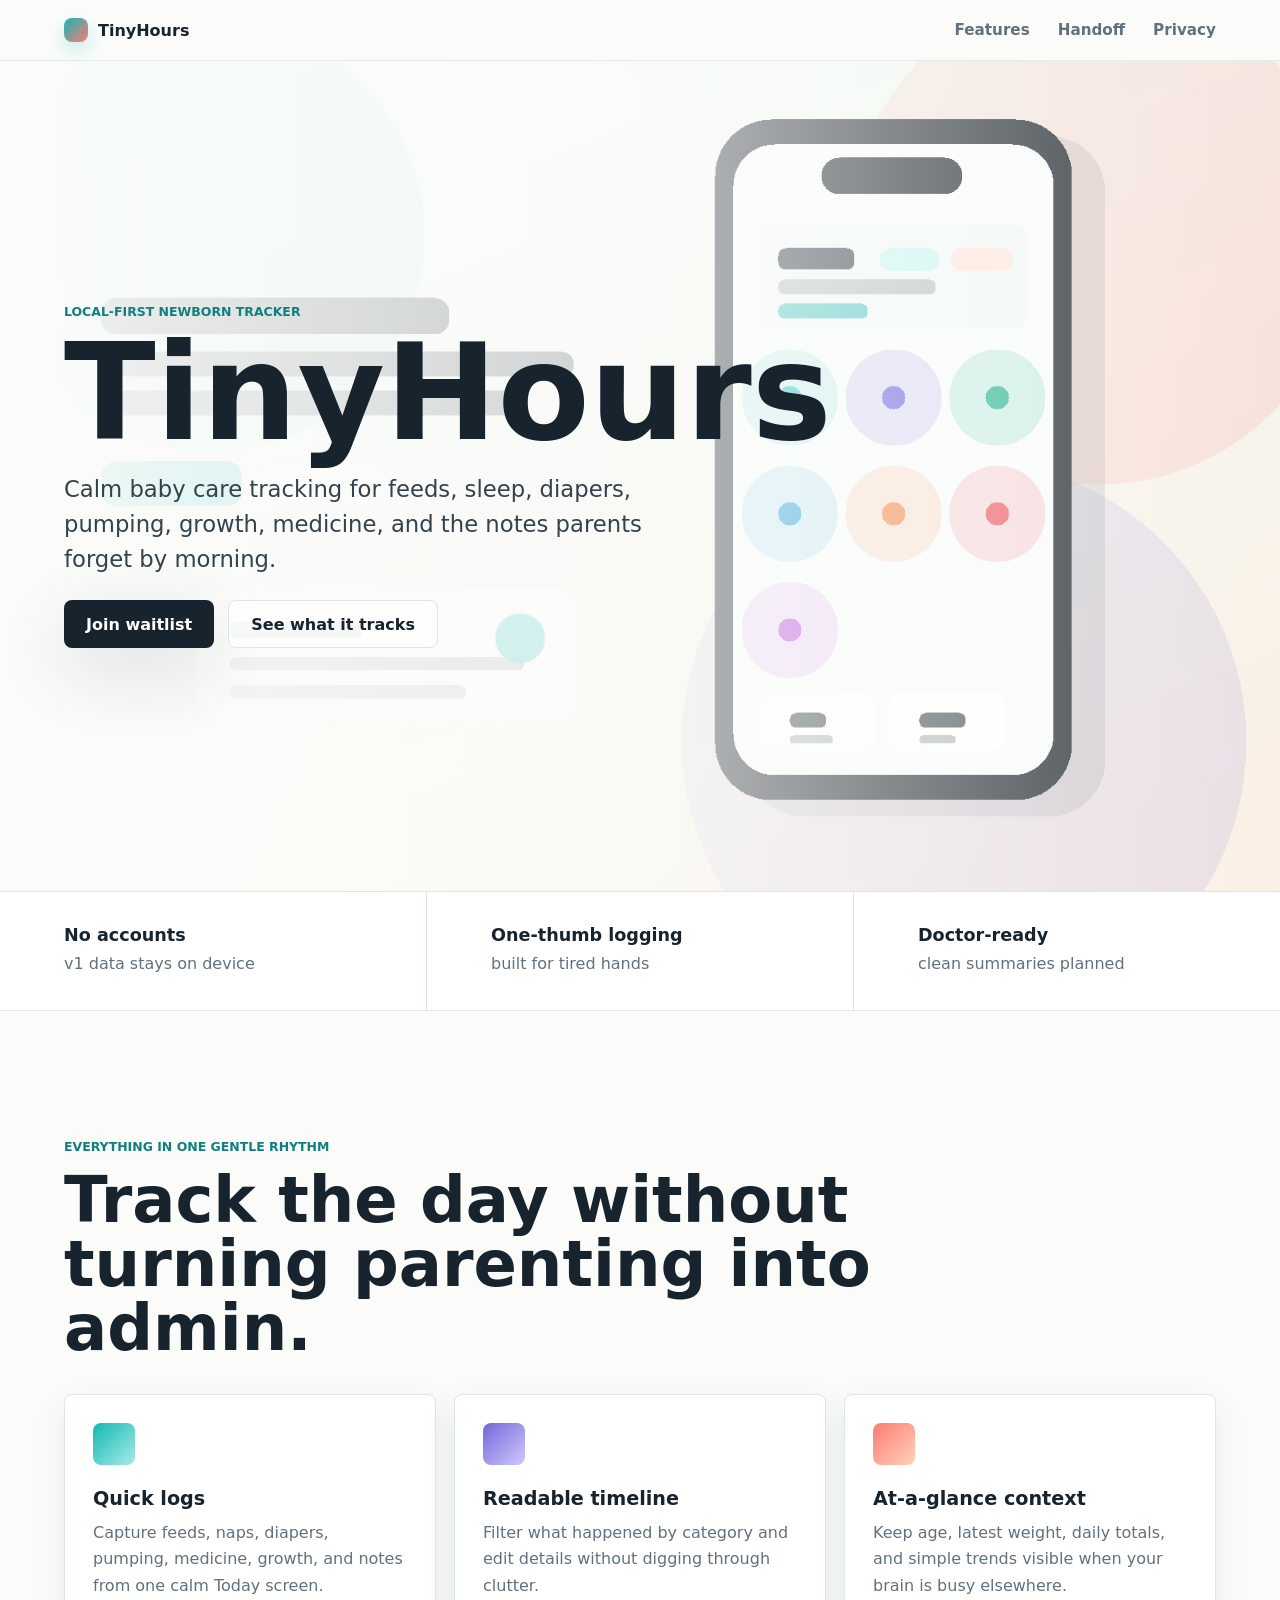
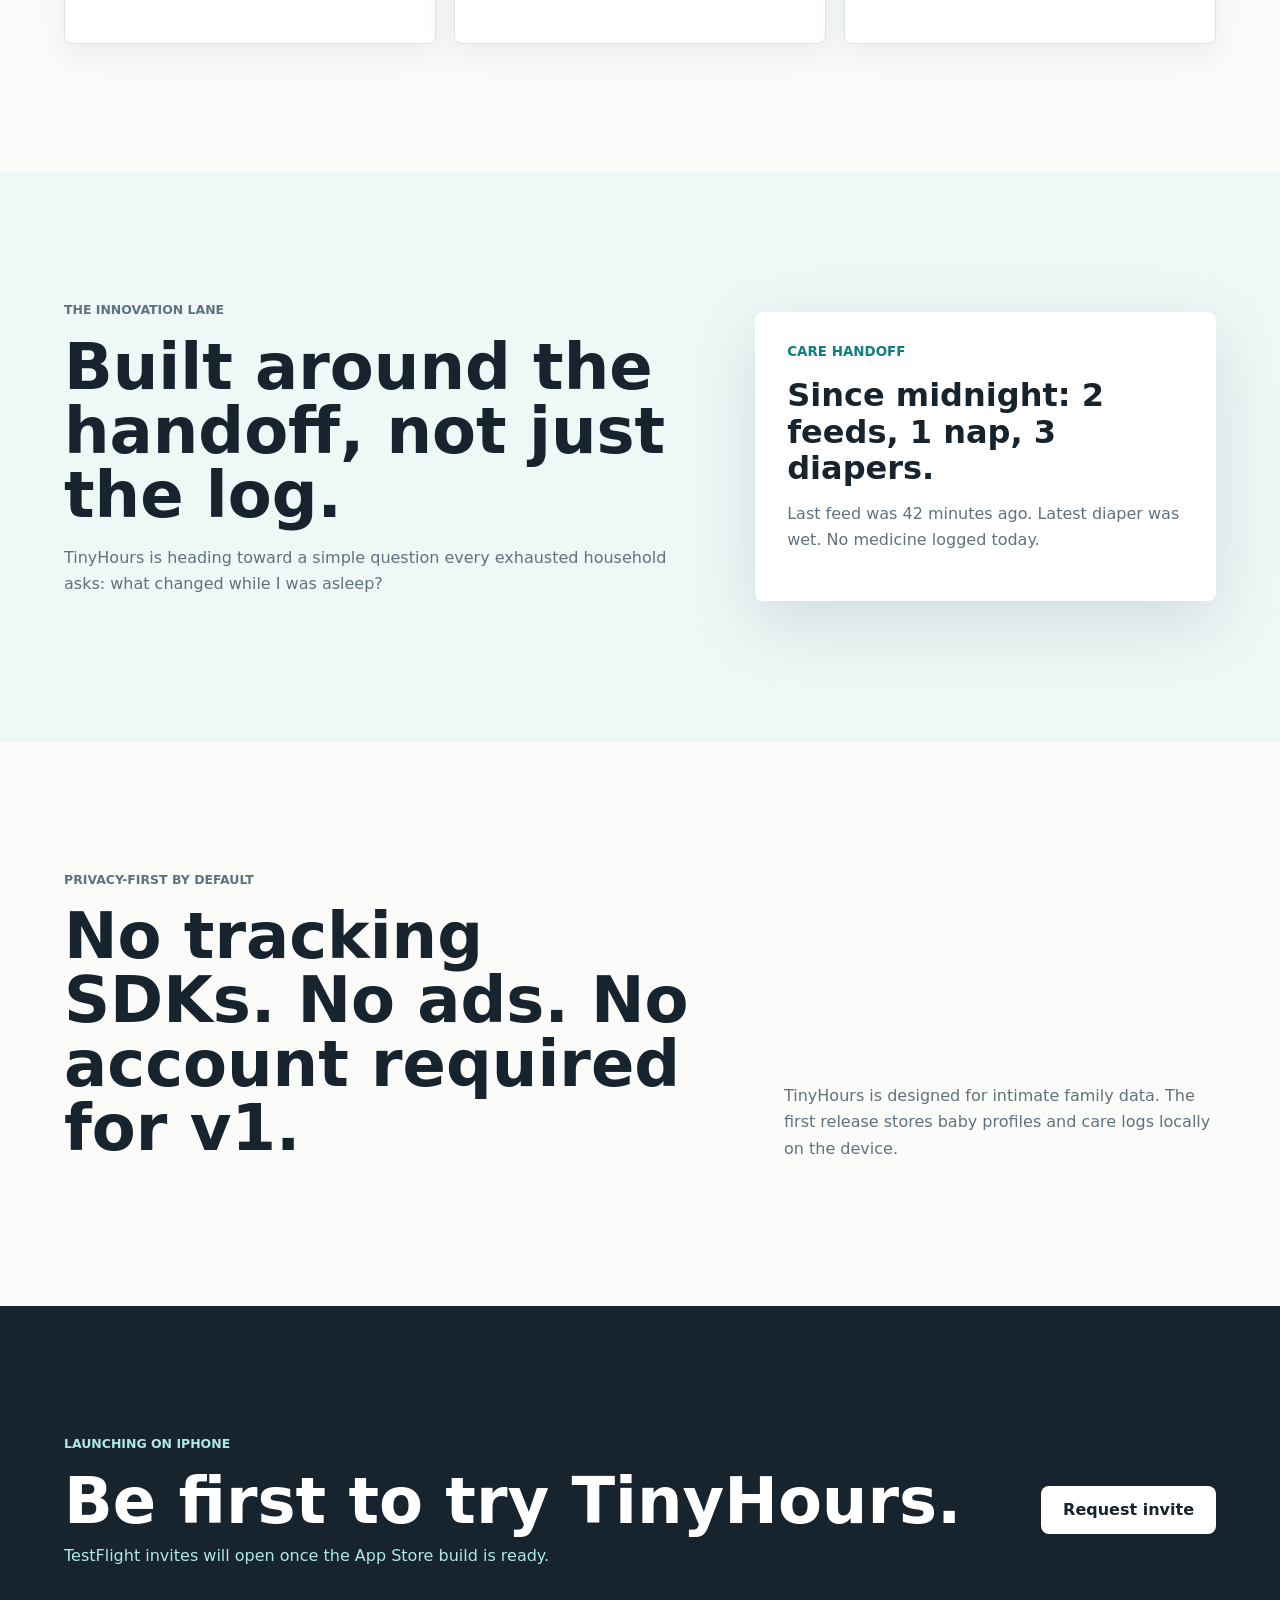
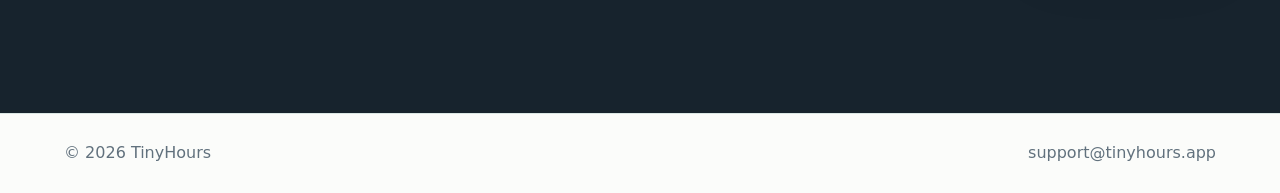
==== index.html @ b095f86e "Create TinyHours landing page" ====
<!doctype html>
<html lang="en">
  <head>
    <meta charset="utf-8" />
    <meta name="viewport" content="width=device-width, initial-scale=1" />
    <meta
      name="description"
      content="TinyHours is a calm, local-first baby care tracker for feeds, sleep, diapers, growth, medicine, and notes."
    />
    <meta property="og:title" content="TinyHours" />
    <meta property="og:description" content="Calm baby care tracking for the first blurry months." />
    <meta property="og:image" content="assets/tinyhours-hero.png" />
    <title>TinyHours | Calm Baby Care Tracking</title>
    <link rel="stylesheet" href="styles.css" />
  </head>
  <body>
    <header class="site-header" aria-label="Primary navigation">
      <a class="brand" href="#top" aria-label="TinyHours home">
        <span class="brand-mark" aria-hidden="true"></span>
        <span>TinyHours</span>
      </a>
      <nav>
        <a href="#features">Features</a>
        <a href="#handoff">Handoff</a>
        <a href="#privacy">Privacy</a>
      </nav>
    </header>

    <main id="top">
      <section class="hero" aria-labelledby="hero-title">
        <img class="hero-image" src="assets/tinyhours-hero.png" alt="" />
        <div class="hero-copy">
          <p class="eyebrow">Local-first newborn tracker</p>
          <h1 id="hero-title">TinyHours</h1>
          <p class="hero-subtitle">
            Calm baby care tracking for feeds, sleep, diapers, pumping, growth, medicine, and the notes parents forget by morning.
          </p>
          <div class="hero-actions">
            <a class="button primary" href="#waitlist">Join waitlist</a>
            <a class="button secondary" href="#features">See what it tracks</a>
          </div>
        </div>
      </section>

      <section class="proof-band" aria-label="Product highlights">
        <div>
          <strong>No accounts</strong>
          <span>v1 data stays on device</span>
        </div>
        <div>
          <strong>One-thumb logging</strong>
          <span>built for tired hands</span>
        </div>
        <div>
          <strong>Doctor-ready</strong>
          <span>clean summaries planned</span>
        </div>
      </section>

      <section class="section" id="features">
        <div class="section-heading">
          <p class="eyebrow">Everything in one gentle rhythm</p>
          <h2>Track the day without turning parenting into admin.</h2>
        </div>
        <div class="feature-grid">
          <article class="feature-card">
            <span class="feature-icon feed" aria-hidden="true"></span>
            <h3>Quick logs</h3>
            <p>Capture feeds, naps, diapers, pumping, medicine, growth, and notes from one calm Today screen.</p>
          </article>
          <article class="feature-card">
            <span class="feature-icon timeline" aria-hidden="true"></span>
            <h3>Readable timeline</h3>
            <p>Filter what happened by category and edit details without digging through clutter.</p>
          </article>
          <article class="feature-card">
            <span class="feature-icon growth" aria-hidden="true"></span>
            <h3>At-a-glance context</h3>
            <p>Keep age, latest weight, daily totals, and simple trends visible when your brain is busy elsewhere.</p>
          </article>
        </div>
      </section>

      <section class="handoff" id="handoff">
        <div class="handoff-copy">
          <p class="eyebrow">The innovation lane</p>
          <h2>Built around the handoff, not just the log.</h2>
          <p>
            TinyHours is heading toward a simple question every exhausted household asks:
            what changed while I was asleep?
          </p>
        </div>
        <div class="handoff-panel" aria-label="Example caregiver handoff">
          <span>Care handoff</span>
          <strong>Since midnight: 2 feeds, 1 nap, 3 diapers.</strong>
          <p>Last feed was 42 minutes ago. Latest diaper was wet. No medicine logged today.</p>
        </div>
      </section>

      <section class="section split" id="privacy">
        <div>
          <p class="eyebrow">Privacy-first by default</p>
          <h2>No tracking SDKs. No ads. No account required for v1.</h2>
        </div>
        <p>
          TinyHours is designed for intimate family data. The first release stores baby profiles and care logs locally on the device.
        </p>
      </section>

      <section class="waitlist" id="waitlist">
        <div>
          <p class="eyebrow">Launching on iPhone</p>
          <h2>Be first to try TinyHours.</h2>
          <p>TestFlight invites will open once the App Store build is ready.</p>
        </div>
        <a class="button primary" href="mailto:support@tinyhours.app?subject=TinyHours%20waitlist">Request invite</a>
      </section>
    </main>

    <footer>
      <span>© 2026 TinyHours</span>
      <a href="mailto:support@tinyhours.app">support@tinyhours.app</a>
    </footer>
  </body>
</html>
---- styles.css ----
:root {
  color-scheme: light;
  --ink: #17232d;
  --muted: #61717d;
  --paper: #fbfcfa;
  --wash: #eef8f7;
  --teal: #12b8b4;
  --teal-dark: #0f807f;
  --coral: #ff7b73;
  --plum: #7466d8;
  --line: #dbe7e4;
  --shadow: 0 22px 70px rgba(28, 53, 61, 0.14);
}

* {
  box-sizing: border-box;
}

html {
  scroll-behavior: smooth;
}

body {
  margin: 0;
  background: var(--paper);
  color: var(--ink);
  font-family: ui-sans-serif, system-ui, -apple-system, BlinkMacSystemFont, "Segoe UI", sans-serif;
}

a {
  color: inherit;
  text-decoration: none;
}

.site-header {
  position: sticky;
  top: 0;
  z-index: 20;
  display: flex;
  align-items: center;
  justify-content: space-between;
  gap: 24px;
  padding: 18px clamp(20px, 5vw, 72px);
  background: rgba(251, 252, 250, 0.86);
  border-bottom: 1px solid rgba(219, 231, 228, 0.72);
  backdrop-filter: blur(18px);
}

.brand {
  display: inline-flex;
  align-items: center;
  gap: 10px;
  font-weight: 800;
}

.brand-mark {
  width: 24px;
  height: 24px;
  border-radius: 8px;
  background: linear-gradient(135deg, var(--teal), var(--coral));
  box-shadow: 0 8px 18px rgba(18, 184, 180, 0.24);
}

nav {
  display: flex;
  gap: clamp(14px, 3vw, 28px);
  color: var(--muted);
  font-size: 0.95rem;
  font-weight: 700;
}

.hero {
  position: relative;
  min-height: calc(100vh - 70px);
  display: grid;
  align-items: center;
  padding: clamp(68px, 9vw, 120px) clamp(20px, 5vw, 72px);
  overflow: hidden;
}

.hero-image {
  position: absolute;
  inset: 0;
  width: 100%;
  height: 100%;
  object-fit: cover;
}

.hero::after {
  content: "";
  position: absolute;
  inset: 0;
  background: linear-gradient(90deg, rgba(251, 252, 250, 0.96) 0%, rgba(251, 252, 250, 0.78) 46%, rgba(251, 252, 250, 0.14) 100%);
}

.hero-copy {
  position: relative;
  z-index: 1;
  max-width: 700px;
}

.eyebrow {
  margin: 0 0 14px;
  color: var(--teal-dark);
  font-size: 0.78rem;
  font-weight: 900;
  letter-spacing: 0;
  text-transform: uppercase;
}

h1,
h2,
h3,
p {
  margin-top: 0;
}

h1 {
  margin-bottom: 18px;
  font-size: clamp(4rem, 11vw, 8.4rem);
  line-height: 0.9;
  letter-spacing: 0;
}

h2 {
  margin-bottom: 18px;
  font-size: clamp(2rem, 5vw, 4.2rem);
  line-height: 1;
  letter-spacing: 0;
}

h3 {
  margin-bottom: 10px;
  font-size: 1.2rem;
}

.hero-subtitle {
  max-width: 620px;
  color: #33434e;
  font-size: clamp(1.08rem, 2.5vw, 1.42rem);
  line-height: 1.55;
}

.hero-actions,
.waitlist {
  display: flex;
  align-items: center;
  flex-wrap: wrap;
  gap: 14px;
}

.button {
  display: inline-flex;
  align-items: center;
  justify-content: center;
  min-height: 48px;
  padding: 0 22px;
  border-radius: 8px;
  font-weight: 800;
}

.button.primary {
  color: white;
  background: var(--ink);
  box-shadow: var(--shadow);
}

.button.secondary {
  color: var(--ink);
  background: rgba(255, 255, 255, 0.72);
  border: 1px solid var(--line);
}

.proof-band {
  display: grid;
  grid-template-columns: repeat(3, 1fr);
  gap: 1px;
  background: var(--line);
  border-block: 1px solid var(--line);
}

.proof-band div {
  display: grid;
  gap: 6px;
  min-height: 118px;
  align-content: center;
  padding: 24px clamp(20px, 5vw, 72px);
  background: white;
}

.proof-band strong {
  font-size: 1.1rem;
}

.proof-band span,
.feature-card p,
.handoff-copy p,
.handoff-panel p,
.split p,
.waitlist p,
footer {
  color: var(--muted);
  line-height: 1.65;
}

.section,
.handoff,
.waitlist {
  padding: clamp(70px, 10vw, 130px) clamp(20px, 5vw, 72px);
}

.section-heading {
  max-width: 860px;
  margin-bottom: 34px;
}

.feature-grid {
  display: grid;
  grid-template-columns: repeat(3, minmax(0, 1fr));
  gap: 18px;
}

.feature-card {
  padding: 28px;
  border: 1px solid var(--line);
  border-radius: 8px;
  background: white;
  box-shadow: 0 12px 34px rgba(28, 53, 61, 0.08);
}

.feature-icon {
  display: block;
  width: 42px;
  height: 42px;
  margin-bottom: 22px;
  border-radius: 8px;
}

.feature-icon.feed {
  background: linear-gradient(135deg, var(--teal), #a8ebe6);
}

.feature-icon.timeline {
  background: linear-gradient(135deg, var(--plum), #cfc9ff);
}

.feature-icon.growth {
  background: linear-gradient(135deg, var(--coral), #ffd2ba);
}

.handoff {
  display: grid;
  grid-template-columns: minmax(0, 1fr) minmax(320px, 0.75fr);
  gap: clamp(28px, 6vw, 82px);
  align-items: center;
  background: var(--wash);
}

.handoff-panel {
  padding: 32px;
  border-radius: 8px;
  background: white;
  box-shadow: var(--shadow);
}

.handoff-panel span {
  display: block;
  margin-bottom: 18px;
  color: var(--teal-dark);
  font-size: 0.84rem;
  font-weight: 900;
  text-transform: uppercase;
}

.handoff-panel strong {
  display: block;
  margin-bottom: 14px;
  font-size: clamp(1.4rem, 3vw, 2rem);
  line-height: 1.14;
}

.split {
  display: grid;
  grid-template-columns: minmax(0, 0.9fr) minmax(280px, 0.6fr);
  gap: clamp(24px, 6vw, 72px);
  align-items: end;
}

.waitlist {
  justify-content: space-between;
  background: var(--ink);
  color: white;
}

.waitlist .eyebrow,
.waitlist p {
  color: #aee9e5;
}

.waitlist h2 {
  margin-bottom: 10px;
}

.waitlist .button.primary {
  color: var(--ink);
  background: white;
}

footer {
  display: flex;
  justify-content: space-between;
  gap: 16px;
  padding: 26px clamp(20px, 5vw, 72px);
  border-top: 1px solid var(--line);
}

@media (max-width: 800px) {
  .site-header {
    align-items: flex-start;
    flex-direction: column;
  }

  nav {
    width: 100%;
    justify-content: space-between;
  }

  .hero {
    min-height: 780px;
    align-items: start;
  }

  .hero::after {
    background: linear-gradient(180deg, rgba(251, 252, 250, 0.98) 0%, rgba(251, 252, 250, 0.84) 54%, rgba(251, 252, 250, 0.32) 100%);
  }

  .hero-copy {
    padding-top: 32px;
  }

  .proof-band,
  .feature-grid,
  .handoff,
  .split {
    grid-template-columns: 1fr;
  }

  .proof-band div {
    min-height: 96px;
  }

  footer {
    flex-direction: column;
  }
}
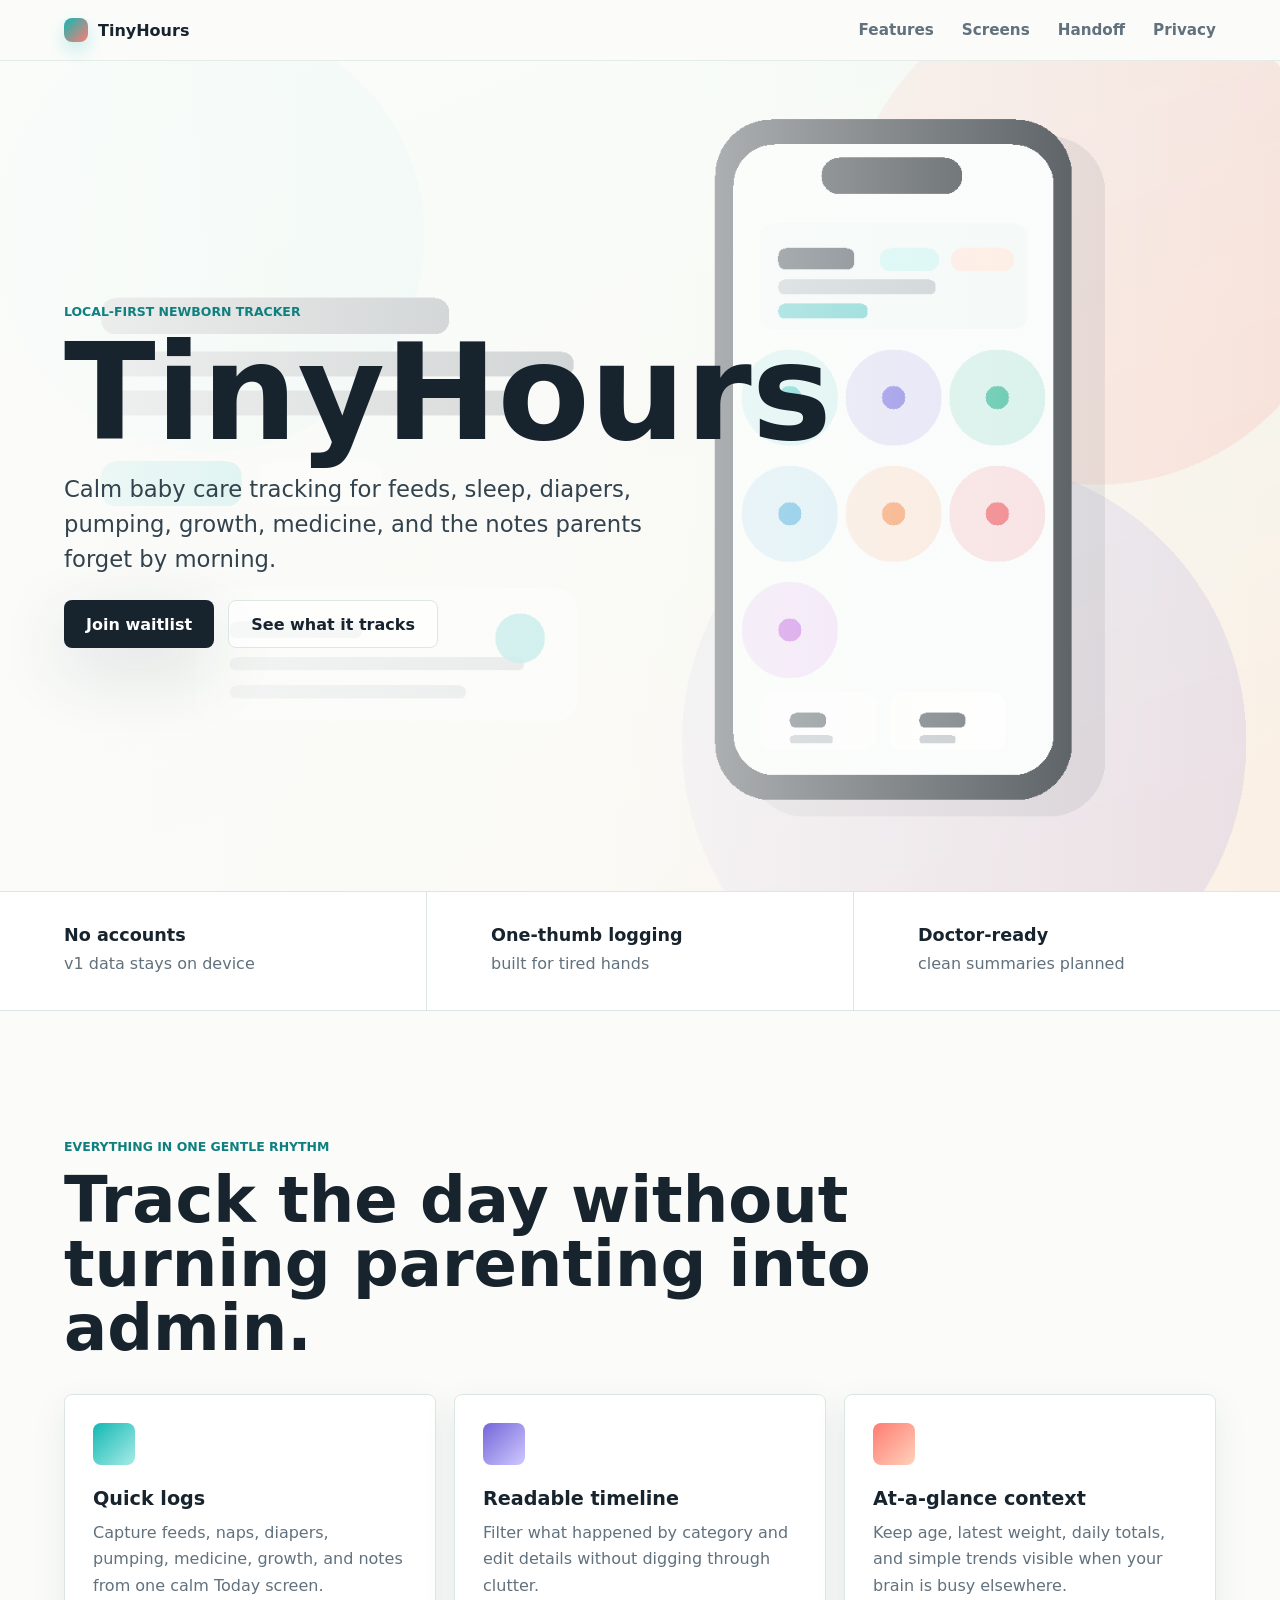
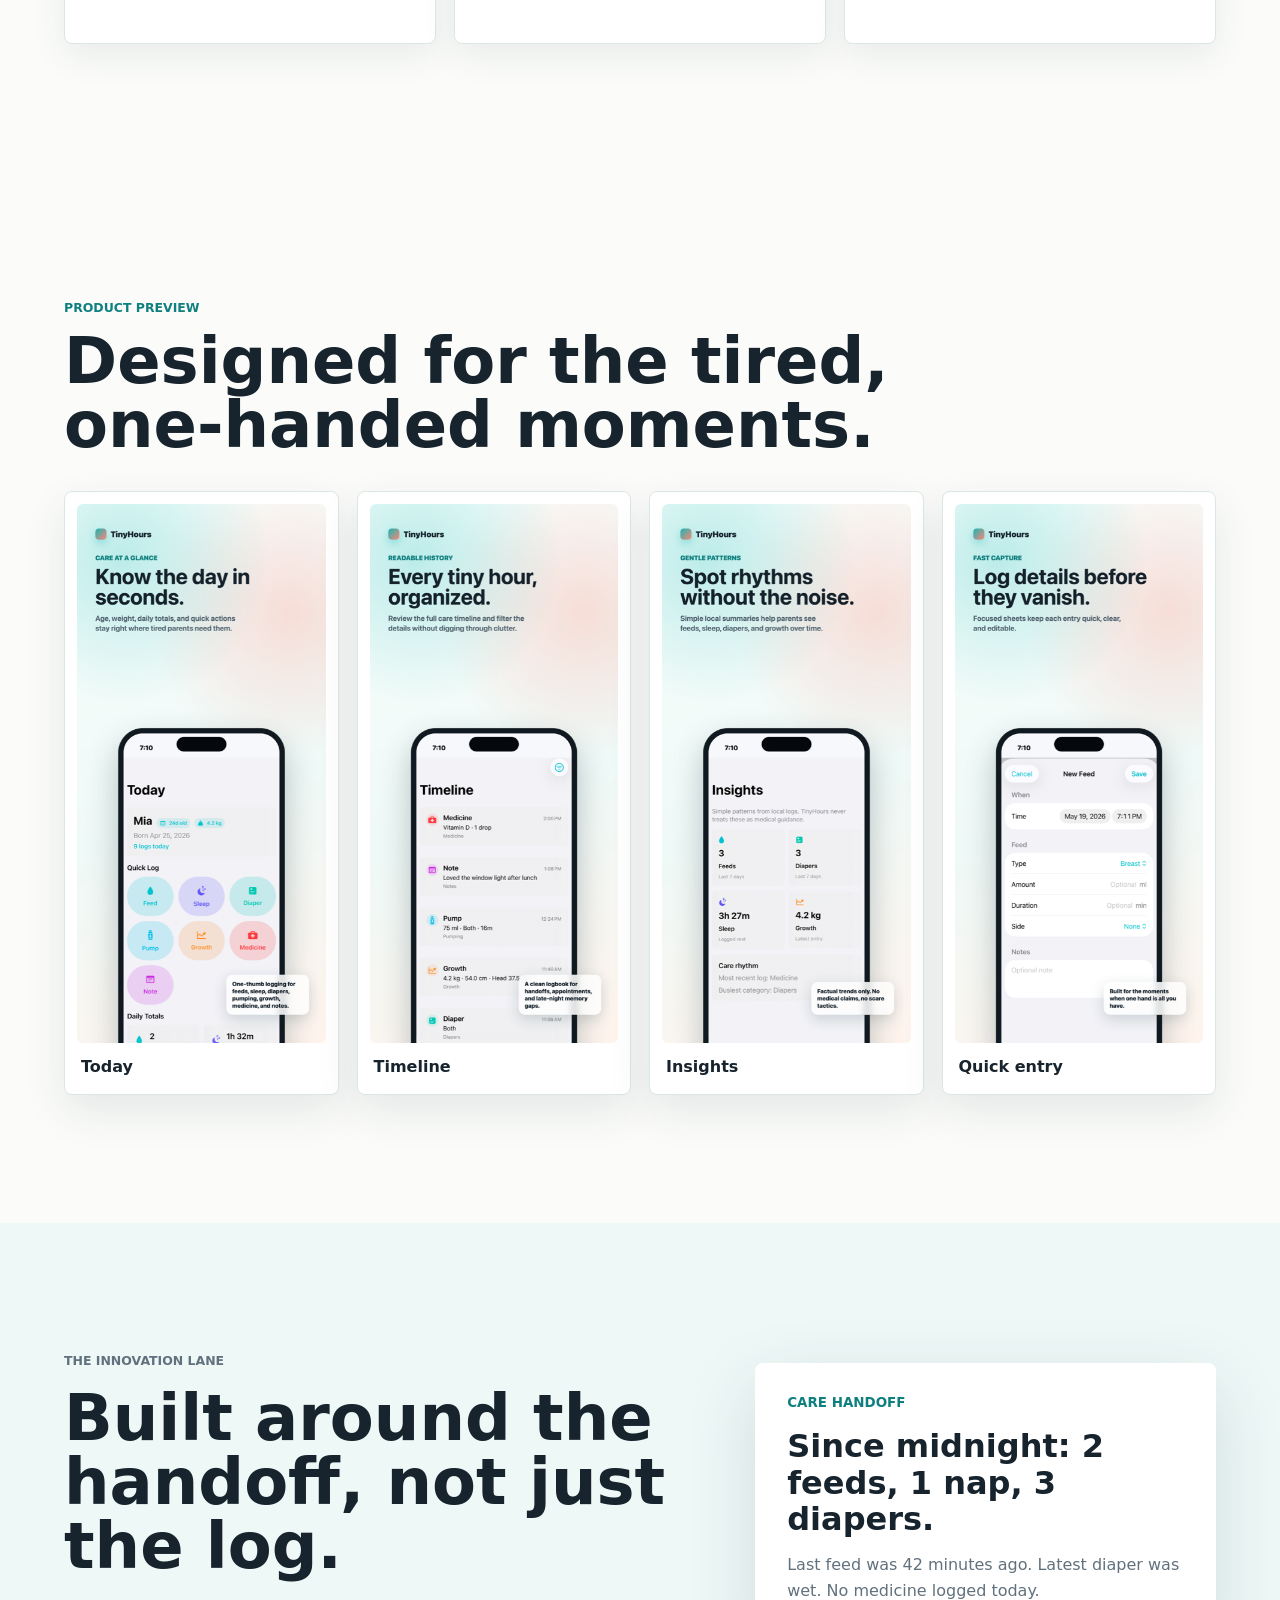
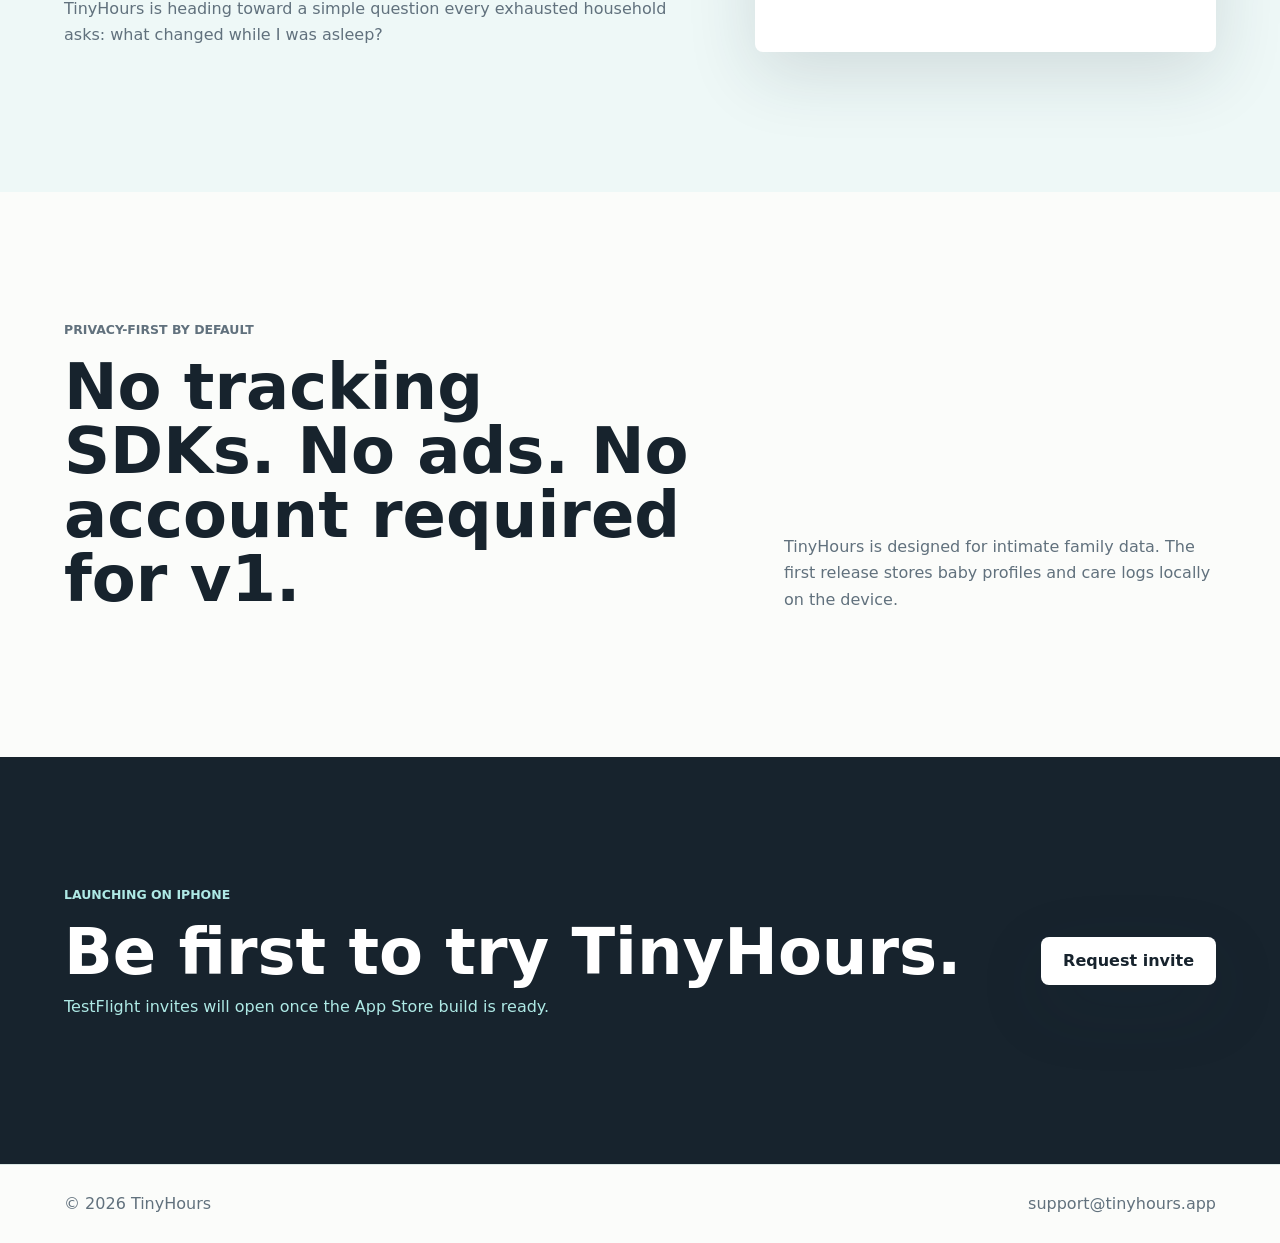
==== commit 4d7f3142: "Add TinyHours product screenshots" ====
--- a/index.html
+++ b/index.html
@@ -21,6 +21,7 @@
       </a>
       <nav>
         <a href="#features">Features</a>
+        <a href="#screenshots">Screens</a>
         <a href="#handoff">Handoff</a>
         <a href="#privacy">Privacy</a>
       </nav>
@@ -81,6 +82,31 @@
         </div>
       </section>
 
+      <section class="section screenshots" id="screenshots">
+        <div class="section-heading">
+          <p class="eyebrow">Product preview</p>
+          <h2>Designed for the tired, one-handed moments.</h2>
+        </div>
+        <div class="screenshot-rail" aria-label="TinyHours app screenshots">
+          <figure>
+            <img src="assets/screenshots/today.png" alt="TinyHours Today screen with baby age, weight, quick logs, and daily totals." />
+            <figcaption>Today</figcaption>
+          </figure>
+          <figure>
+            <img src="assets/screenshots/timeline.png" alt="TinyHours Timeline screen showing organized baby care logs." />
+            <figcaption>Timeline</figcaption>
+          </figure>
+          <figure>
+            <img src="assets/screenshots/insights.png" alt="TinyHours Insights screen showing gentle care patterns." />
+            <figcaption>Insights</figcaption>
+          </figure>
+          <figure>
+            <img src="assets/screenshots/logging.png" alt="TinyHours feed logging form with focused entry fields." />
+            <figcaption>Quick entry</figcaption>
+          </figure>
+        </div>
+      </section>
+
       <section class="handoff" id="handoff">
         <div class="handoff-copy">
           <p class="eyebrow">The innovation lane</p>
--- a/styles.css
+++ b/styles.css
@@ -220,6 +220,37 @@
   gap: 18px;
 }
 
+.screenshots {
+  overflow: hidden;
+}
+
+.screenshot-rail {
+  display: grid;
+  grid-template-columns: repeat(4, minmax(220px, 1fr));
+  gap: 18px;
+}
+
+.screenshot-rail figure {
+  margin: 0;
+  padding: 12px 12px 18px;
+  border: 1px solid var(--line);
+  border-radius: 8px;
+  background: white;
+  box-shadow: 0 16px 42px rgba(28, 53, 61, 0.1);
+}
+
+.screenshot-rail img {
+  display: block;
+  width: 100%;
+  border-radius: 6px;
+}
+
+.screenshot-rail figcaption {
+  padding: 14px 4px 0;
+  color: var(--ink);
+  font-weight: 850;
+}
+
 .feature-card {
   padding: 28px;
   border: 1px solid var(--line);
@@ -340,6 +371,7 @@
 
   .proof-band,
   .feature-grid,
+  .screenshot-rail,
   .handoff,
   .split {
     grid-template-columns: 1fr;
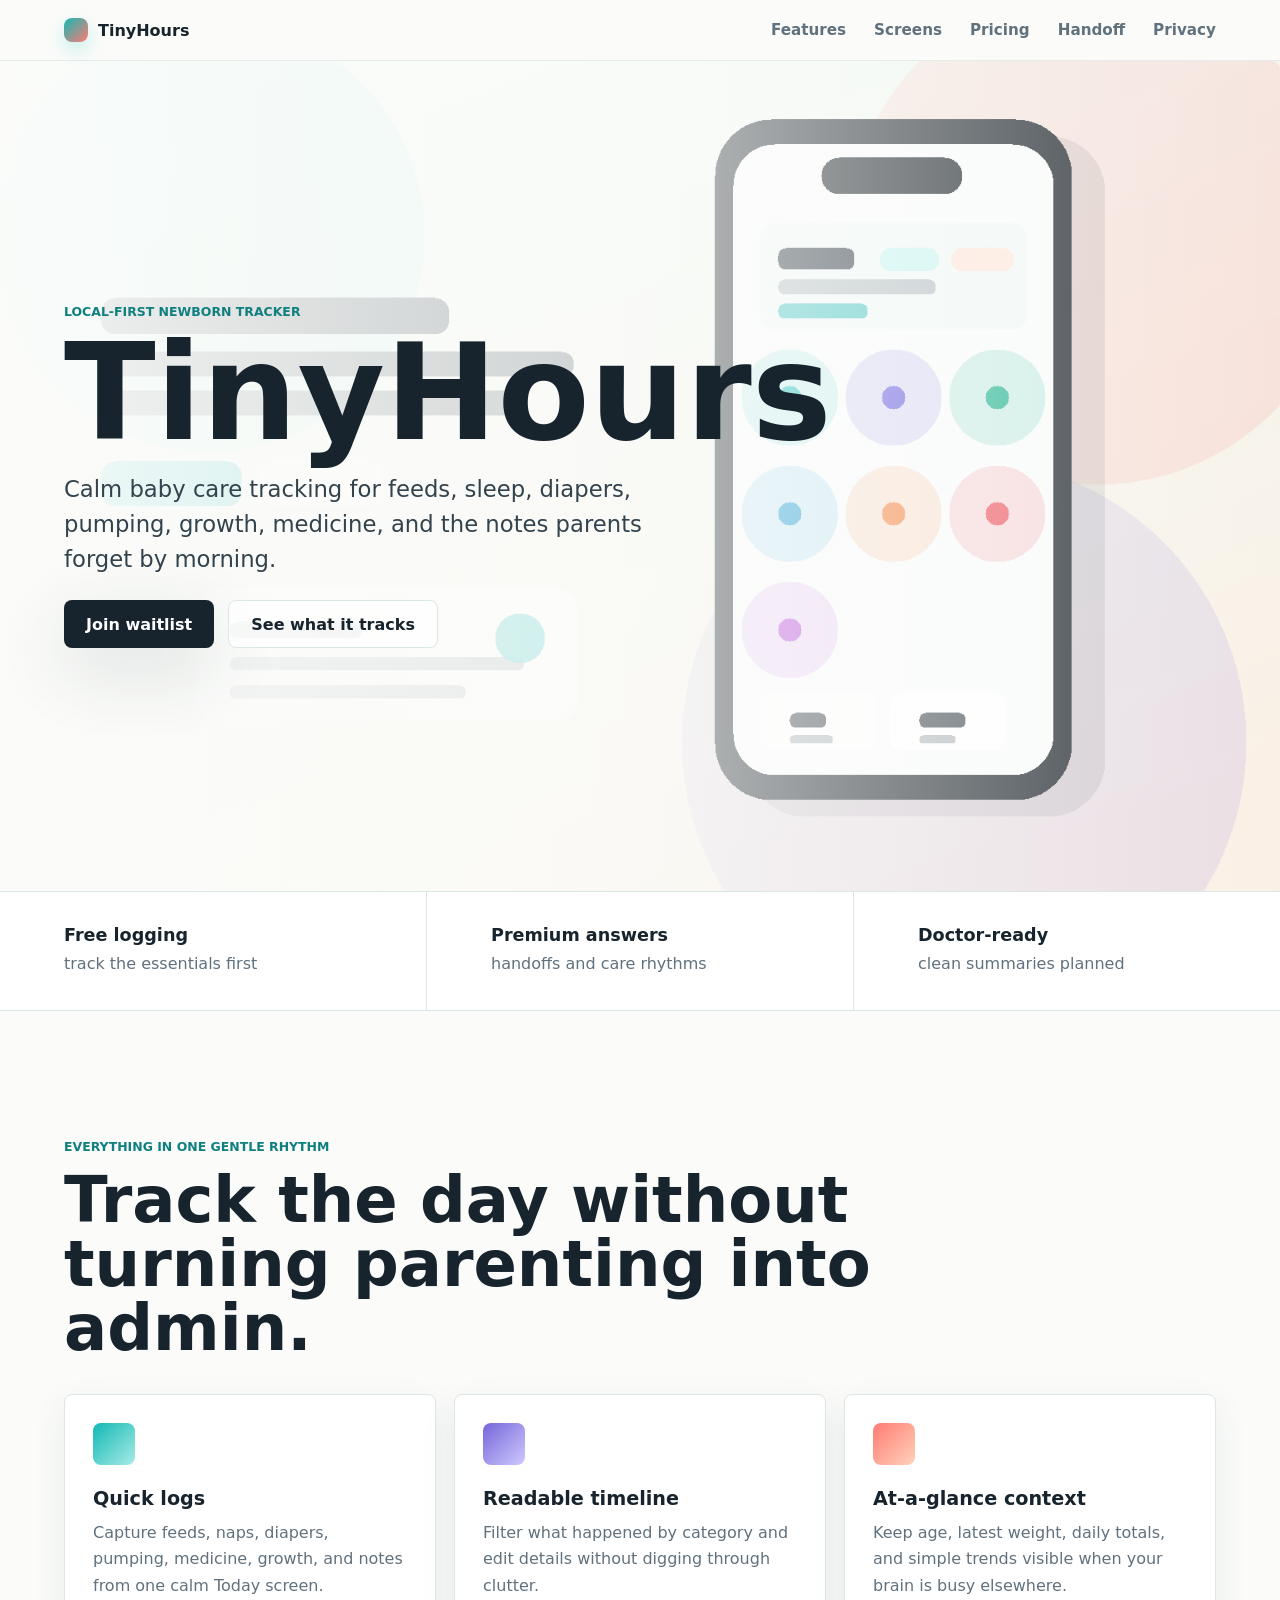
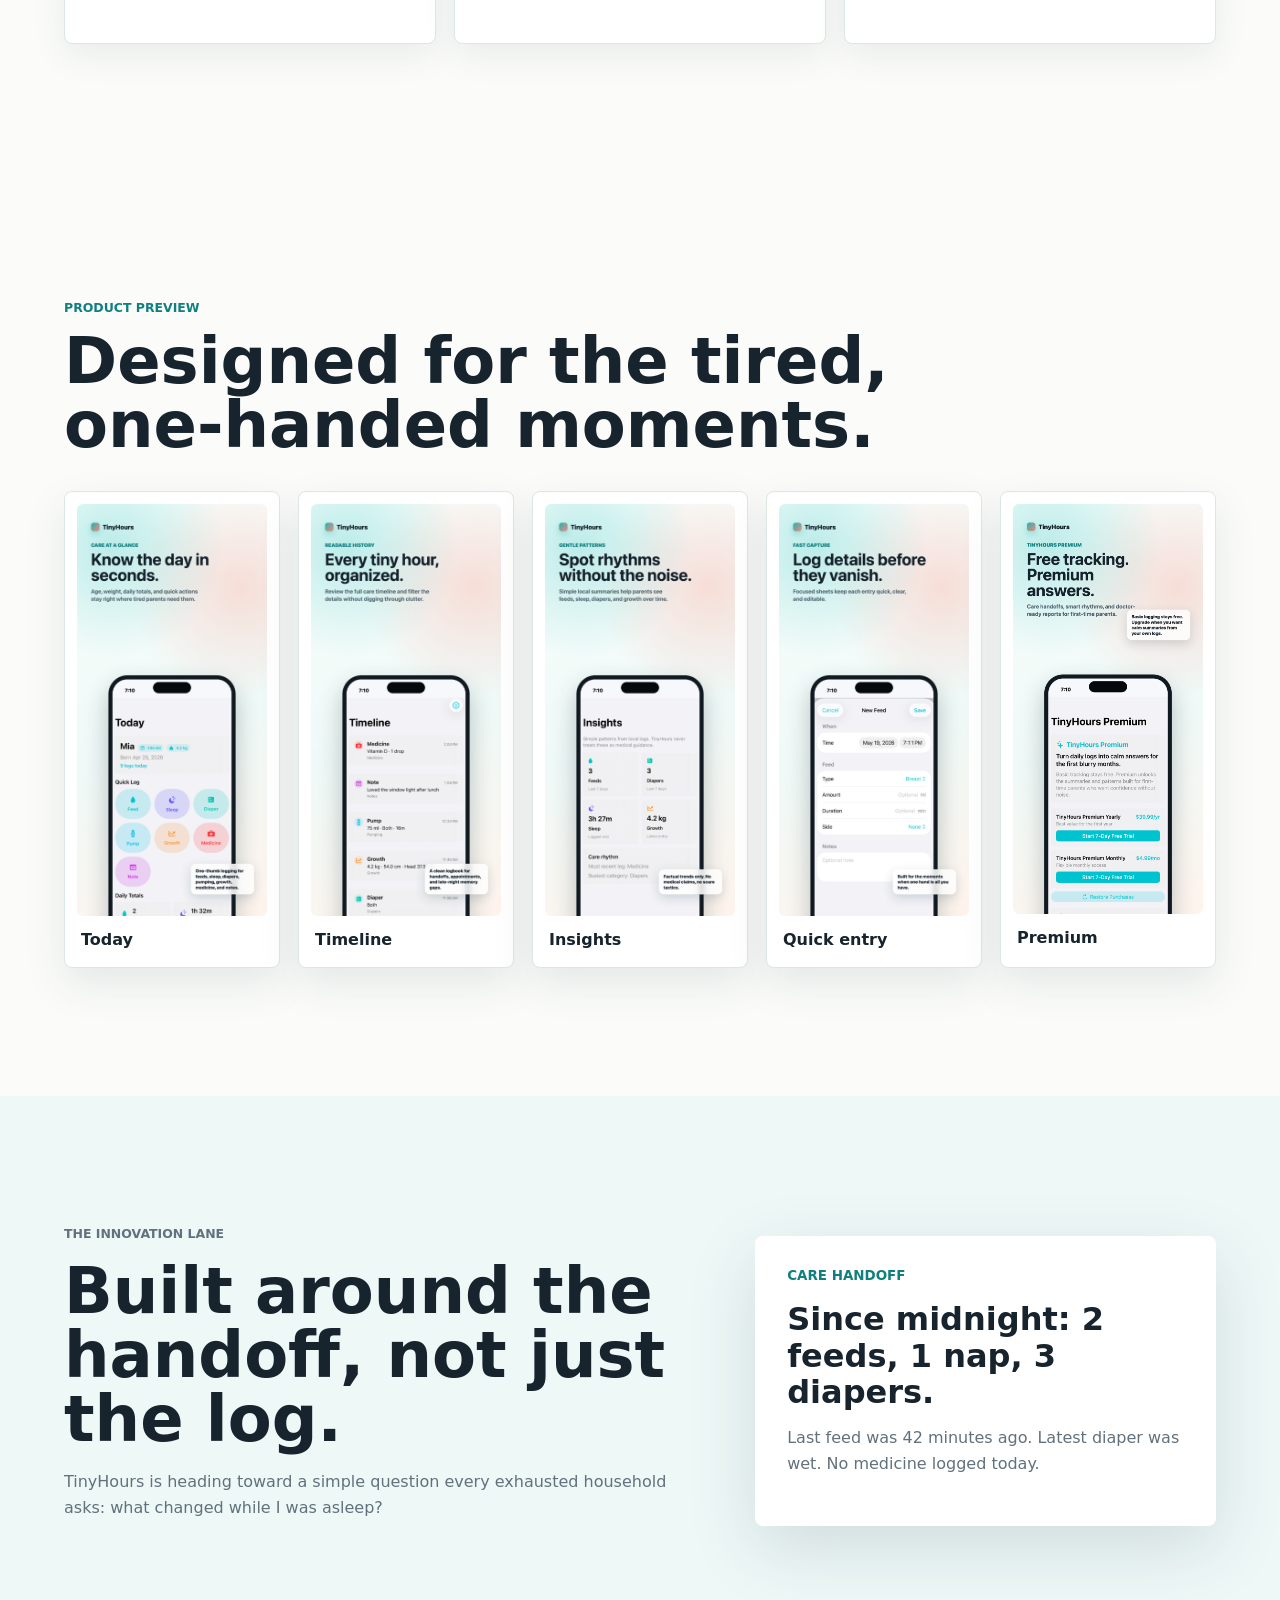
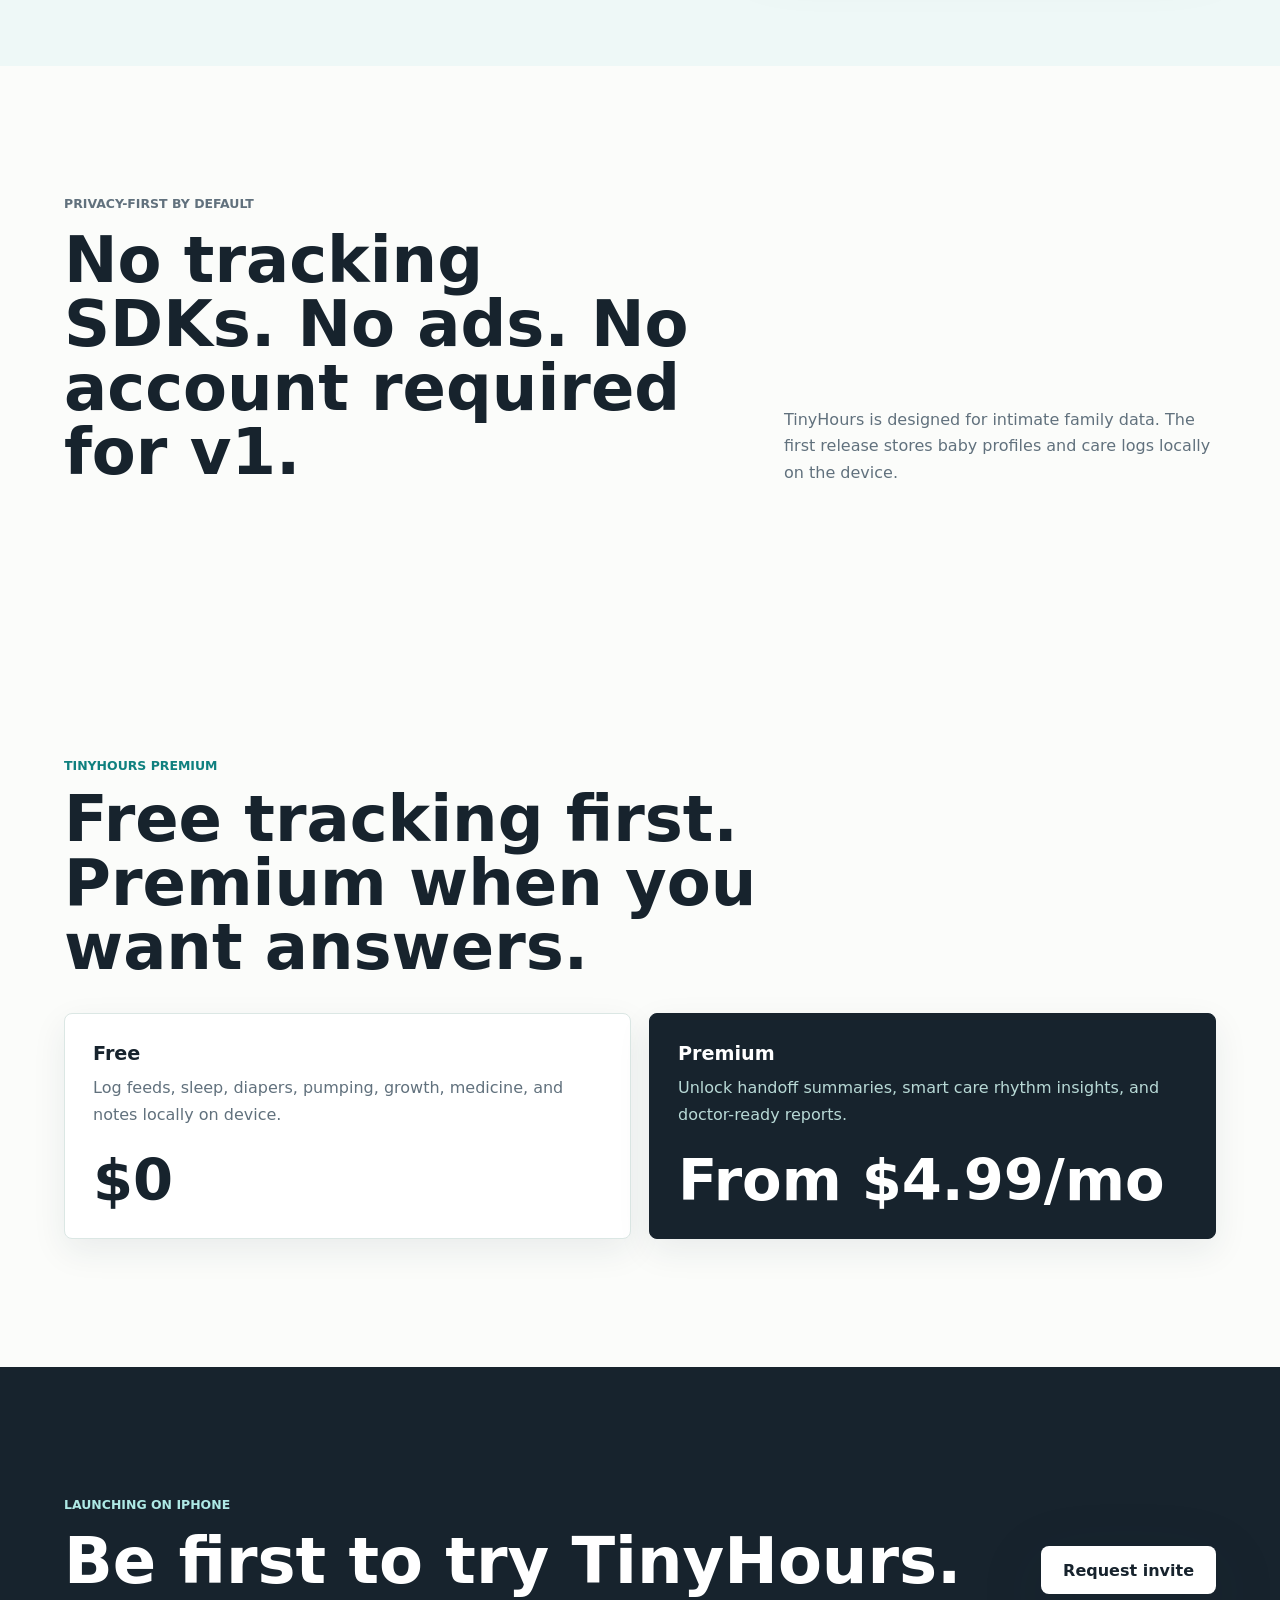
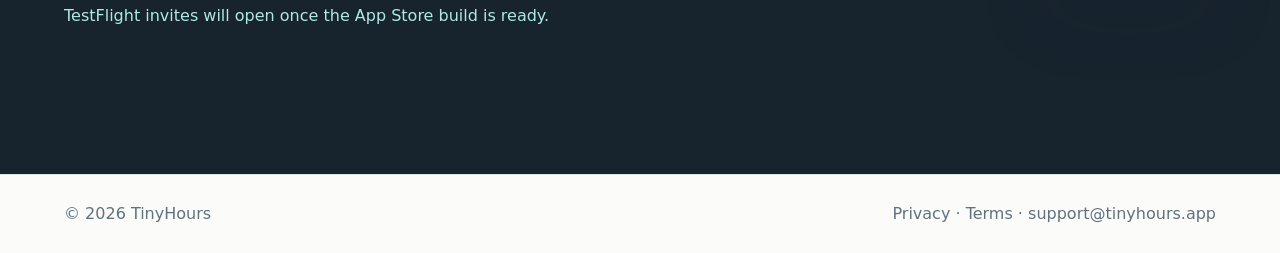
==== commit c305a5f6: "Add TinyHours Premium landing content" ====
--- a/index.html
+++ b/index.html
@@ -22,6 +22,7 @@
       <nav>
         <a href="#features">Features</a>
         <a href="#screenshots">Screens</a>
+        <a href="#pricing">Pricing</a>
         <a href="#handoff">Handoff</a>
         <a href="#privacy">Privacy</a>
       </nav>
@@ -45,12 +46,12 @@
 
       <section class="proof-band" aria-label="Product highlights">
         <div>
-          <strong>No accounts</strong>
-          <span>v1 data stays on device</span>
+          <strong>Free logging</strong>
+          <span>track the essentials first</span>
         </div>
         <div>
-          <strong>One-thumb logging</strong>
-          <span>built for tired hands</span>
+          <strong>Premium answers</strong>
+          <span>handoffs and care rhythms</span>
         </div>
         <div>
           <strong>Doctor-ready</strong>
@@ -104,6 +105,10 @@
             <img src="assets/screenshots/logging.png" alt="TinyHours feed logging form with focused entry fields." />
             <figcaption>Quick entry</figcaption>
           </figure>
+          <figure>
+            <img src="assets/screenshots/premium.png" alt="TinyHours Premium screen with yearly and monthly subscription options." />
+            <figcaption>Premium</figcaption>
+          </figure>
         </div>
       </section>
 
@@ -133,6 +138,25 @@
         </p>
       </section>
 
+      <section class="section pricing" id="pricing">
+        <div class="section-heading">
+          <p class="eyebrow">TinyHours Premium</p>
+          <h2>Free tracking first. Premium when you want answers.</h2>
+        </div>
+        <div class="pricing-grid">
+          <article class="feature-card">
+            <h3>Free</h3>
+            <p>Log feeds, sleep, diapers, pumping, growth, medicine, and notes locally on device.</p>
+            <strong>$0</strong>
+          </article>
+          <article class="feature-card premium-card">
+            <h3>Premium</h3>
+            <p>Unlock handoff summaries, smart care rhythm insights, and doctor-ready reports.</p>
+            <strong>From $4.99/mo</strong>
+          </article>
+        </div>
+      </section>
+
       <section class="waitlist" id="waitlist">
         <div>
           <p class="eyebrow">Launching on iPhone</p>
@@ -145,7 +169,13 @@
 
     <footer>
       <span>© 2026 TinyHours</span>
-      <a href="mailto:support@tinyhours.app">support@tinyhours.app</a>
+      <span>
+        <a href="privacy.html">Privacy</a>
+        ·
+        <a href="terms.html">Terms</a>
+        ·
+        <a href="mailto:support@tinyhours.app">support@tinyhours.app</a>
+      </span>
     </footer>
   </body>
 </html>
--- a/styles.css
+++ b/styles.css
@@ -203,6 +203,21 @@
   line-height: 1.65;
 }
 
+.legal-page {
+  max-width: 860px;
+  padding: clamp(70px, 10vw, 130px) clamp(20px, 5vw, 72px);
+}
+
+.legal-page h1 {
+  font-size: clamp(3.5rem, 9vw, 6rem);
+}
+
+.legal-page p {
+  color: var(--muted);
+  font-size: 1.1rem;
+  line-height: 1.7;
+}
+
 .section,
 .handoff,
 .waitlist {
@@ -226,7 +241,7 @@
 
 .screenshot-rail {
   display: grid;
-  grid-template-columns: repeat(4, minmax(220px, 1fr));
+  grid-template-columns: repeat(auto-fit, minmax(190px, 1fr));
   gap: 18px;
 }
 
@@ -257,6 +272,29 @@
   border-radius: 8px;
   background: white;
   box-shadow: 0 12px 34px rgba(28, 53, 61, 0.08);
+}
+
+.pricing-grid {
+  display: grid;
+  grid-template-columns: repeat(2, minmax(0, 1fr));
+  gap: 18px;
+}
+
+.pricing-grid strong {
+  display: block;
+  margin-top: 24px;
+  font-size: clamp(2rem, 5vw, 3.6rem);
+  line-height: 1;
+}
+
+.premium-card {
+  color: white;
+  background: var(--ink);
+  border-color: var(--ink);
+}
+
+.premium-card p {
+  color: #b8d9d6;
 }
 
 .feature-icon {
@@ -371,6 +409,7 @@
 
   .proof-band,
   .feature-grid,
+  .pricing-grid,
   .screenshot-rail,
   .handoff,
   .split {
